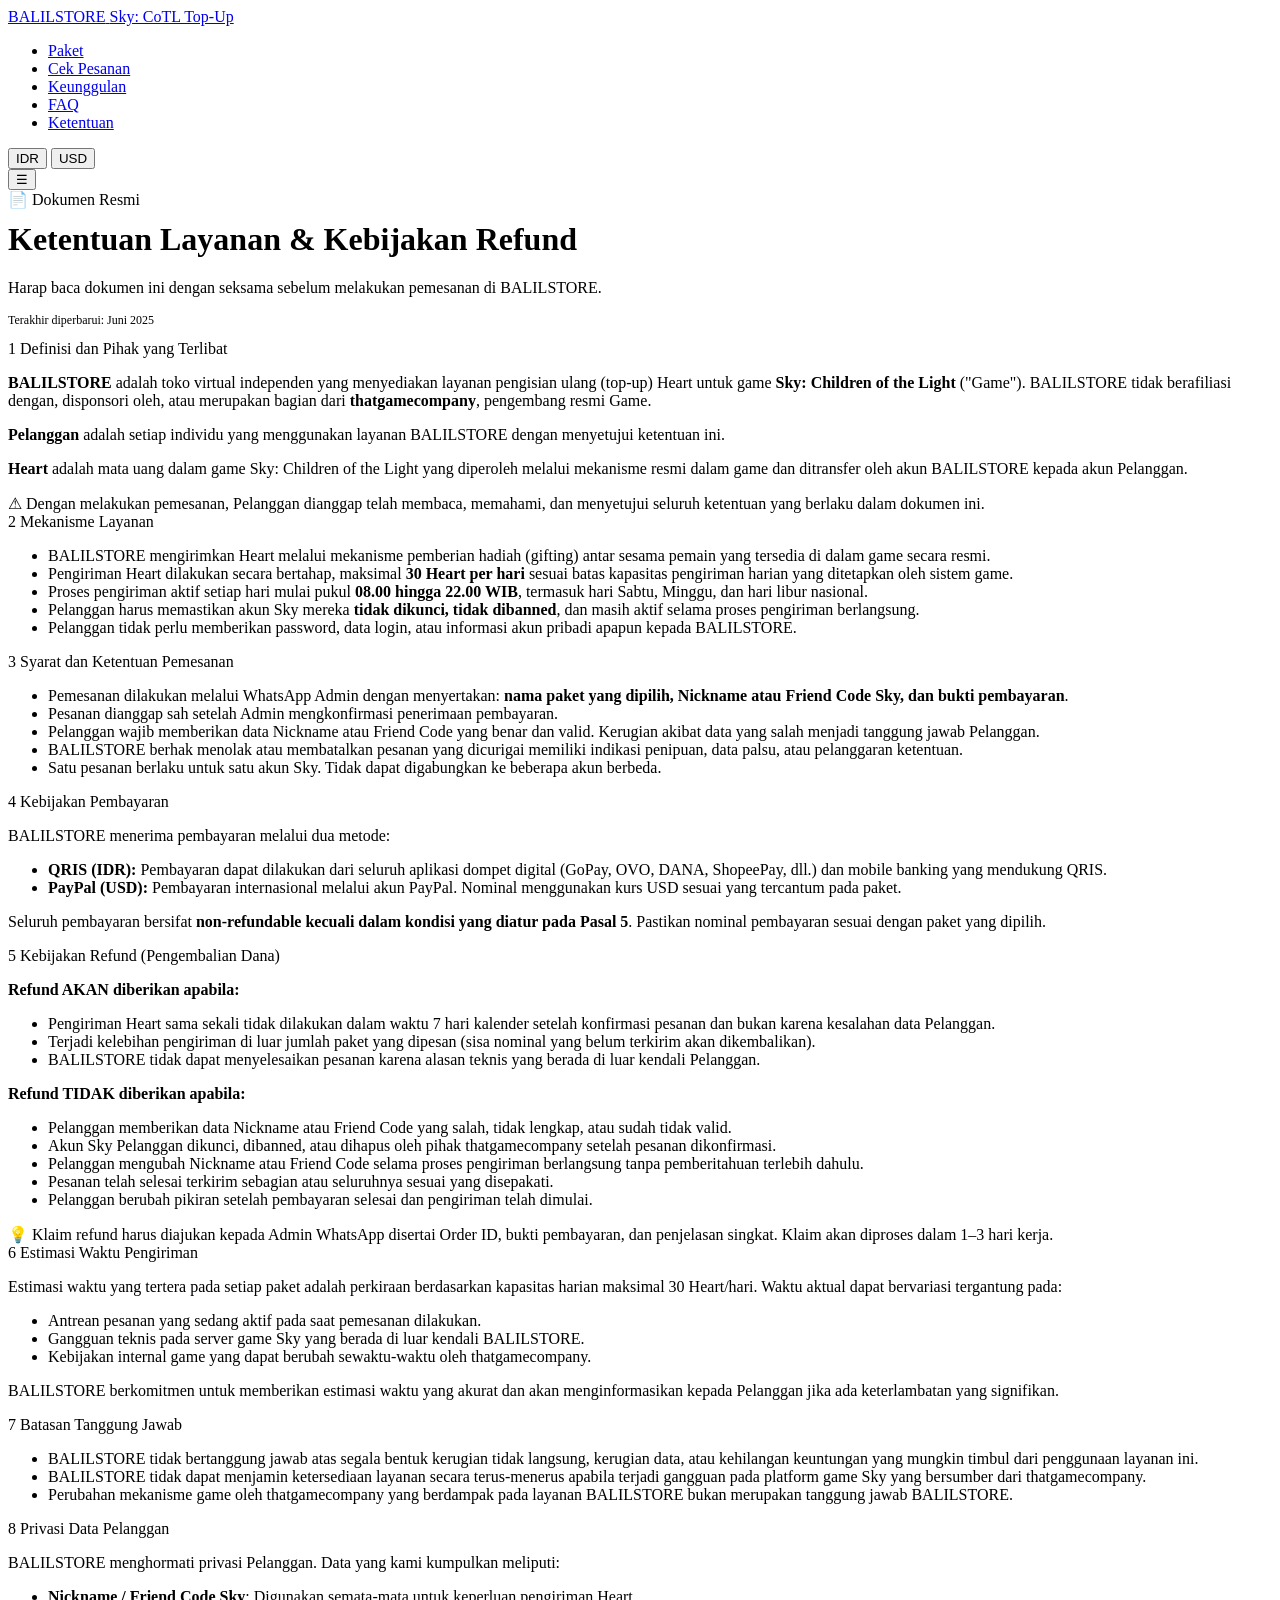
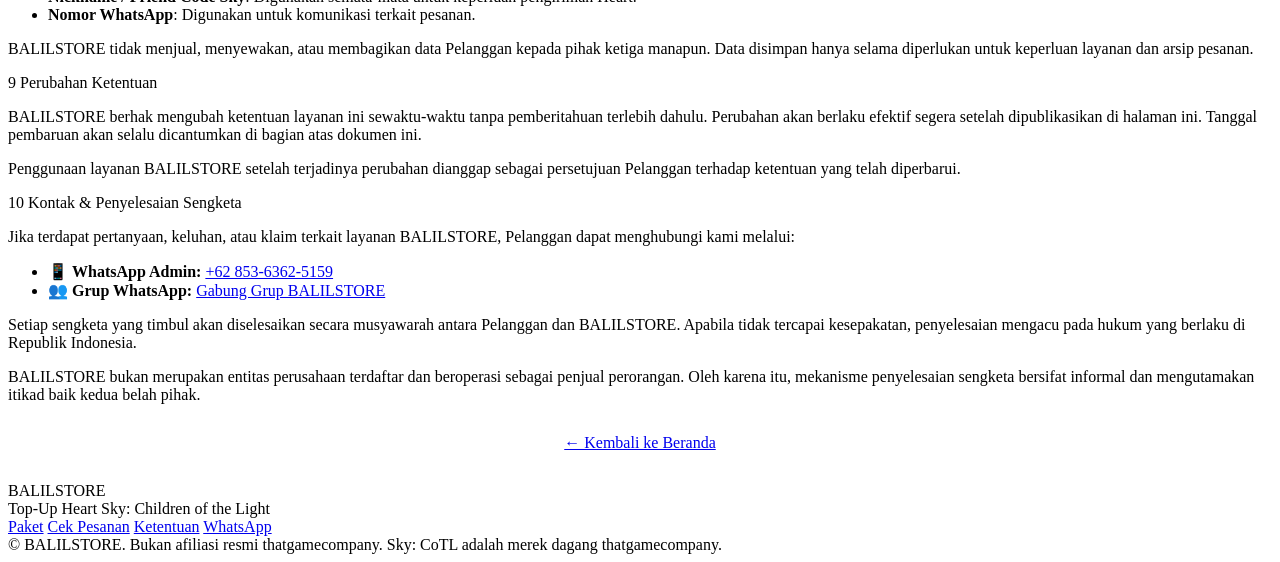
==== terms.html @ dc37f970 "Create terms.html" ====
<!DOCTYPE html>
<html lang="id">
<head>
  <meta charset="UTF-8" />
  <meta name="viewport" content="width=device-width, initial-scale=1.0" />
  <meta name="description" content="Ketentuan Layanan dan Kebijakan Refund BALILSTORE — Top-Up Heart Sky: Children of the Light." />
  <title>Ketentuan Layanan & Refund — BALILSTORE</title>
  <link rel="icon" href="data:image/svg+xml,<svg xmlns='http://www.w3.org/2000/svg' viewBox='0 0 100 100'><text y='.9em' font-size='90'>♥</text></svg>" />
  <link rel="stylesheet" href="css/style.css" />
</head>
<body>
  <div class="bg-scene"></div>
  <div id="stars-bg"></div>

  <div id="page-wrapper">

    <!-- NAVIGATION -->
    <nav id="main-nav" role="navigation" aria-label="Navigasi utama">
      <div class="container">
        <div class="nav-inner">
          <a href="index.html" class="nav-logo" aria-label="BALILSTORE beranda">
            <span class="nav-logo-name">BALILSTORE</span>
            <span class="nav-logo-sub">Sky: CoTL Top-Up</span>
          </a>
          <ul id="nav-links">
            <li><a href="index.html#packages">Paket</a></li>
            <li><a href="index.html#tracking">Cek Pesanan</a></li>
            <li><a href="index.html#why-us">Keunggulan</a></li>
            <li><a href="index.html#faq">FAQ</a></li>
            <li><a href="terms.html" aria-current="page">Ketentuan</a></li>
          </ul>
          <div class="nav-actions">
            <div id="currency-switcher" role="group" aria-label="Pilih mata uang">
              <button class="btn-currency active" id="btn-idr">IDR</button>
              <button class="btn-currency" id="btn-usd">USD</button>
            </div>
            <button id="mobile-menu-toggle" aria-label="Buka menu" aria-expanded="false">☰</button>
          </div>
        </div>
      </div>
    </nav>

    <!-- TERMS HERO -->
    <div class="terms-hero">
      <div class="container">
        <span class="section-eyebrow">📄 Dokumen Resmi</span>
        <h1 class="section-title" style="margin-top:12px">Ketentuan Layanan &amp; <span>Kebijakan Refund</span></h1>
        <p class="section-lead">Harap baca dokumen ini dengan seksama sebelum melakukan pemesanan di BALILSTORE.</p>
        <p style="font-size:0.75rem;color:var(--text-dim);margin-top:12px">Terakhir diperbarui: Juni 2025</p>
      </div>
    </div>

    <!-- TERMS CONTENT -->
    <div class="container">
      <div class="terms-content">

        <div class="terms-card animate-on-scroll">
          <div class="terms-section-title">
            <span class="terms-num">1</span>
            Definisi dan Pihak yang Terlibat
          </div>
          <p><strong>BALILSTORE</strong> adalah toko virtual independen yang menyediakan layanan pengisian ulang (top-up) Heart untuk game <strong>Sky: Children of the Light</strong> ("Game"). BALILSTORE tidak berafiliasi dengan, disponsori oleh, atau merupakan bagian dari <strong>thatgamecompany</strong>, pengembang resmi Game.</p>
          <p><strong>Pelanggan</strong> adalah setiap individu yang menggunakan layanan BALILSTORE dengan menyetujui ketentuan ini.</p>
          <p><strong>Heart</strong> adalah mata uang dalam game Sky: Children of the Light yang diperoleh melalui mekanisme resmi dalam game dan ditransfer oleh akun BALILSTORE kepada akun Pelanggan.</p>
          <div class="terms-highlight">
            ⚠ Dengan melakukan pemesanan, Pelanggan dianggap telah membaca, memahami, dan menyetujui seluruh ketentuan yang berlaku dalam dokumen ini.
          </div>
        </div>

        <div class="terms-card animate-on-scroll">
          <div class="terms-section-title">
            <span class="terms-num">2</span>
            Mekanisme Layanan
          </div>
          <ul>
            <li>BALILSTORE mengirimkan Heart melalui mekanisme pemberian hadiah (gifting) antar sesama pemain yang tersedia di dalam game secara resmi.</li>
            <li>Pengiriman Heart dilakukan secara bertahap, maksimal <strong>30 Heart per hari</strong> sesuai batas kapasitas pengiriman harian yang ditetapkan oleh sistem game.</li>
            <li>Proses pengiriman aktif setiap hari mulai pukul <strong>08.00 hingga 22.00 WIB</strong>, termasuk hari Sabtu, Minggu, dan hari libur nasional.</li>
            <li>Pelanggan harus memastikan akun Sky mereka <strong>tidak dikunci, tidak dibanned</strong>, dan masih aktif selama proses pengiriman berlangsung.</li>
            <li>Pelanggan tidak perlu memberikan password, data login, atau informasi akun pribadi apapun kepada BALILSTORE.</li>
          </ul>
        </div>

        <div class="terms-card animate-on-scroll">
          <div class="terms-section-title">
            <span class="terms-num">3</span>
            Syarat dan Ketentuan Pemesanan
          </div>
          <ul>
            <li>Pemesanan dilakukan melalui WhatsApp Admin dengan menyertakan: <strong>nama paket yang dipilih, Nickname atau Friend Code Sky, dan bukti pembayaran</strong>.</li>
            <li>Pesanan dianggap sah setelah Admin mengkonfirmasi penerimaan pembayaran.</li>
            <li>Pelanggan wajib memberikan data Nickname atau Friend Code yang benar dan valid. Kerugian akibat data yang salah menjadi tanggung jawab Pelanggan.</li>
            <li>BALILSTORE berhak menolak atau membatalkan pesanan yang dicurigai memiliki indikasi penipuan, data palsu, atau pelanggaran ketentuan.</li>
            <li>Satu pesanan berlaku untuk satu akun Sky. Tidak dapat digabungkan ke beberapa akun berbeda.</li>
          </ul>
        </div>

        <div class="terms-card animate-on-scroll">
          <div class="terms-section-title">
            <span class="terms-num">4</span>
            Kebijakan Pembayaran
          </div>
          <p>BALILSTORE menerima pembayaran melalui dua metode:</p>
          <ul>
            <li><strong>QRIS (IDR):</strong> Pembayaran dapat dilakukan dari seluruh aplikasi dompet digital (GoPay, OVO, DANA, ShopeePay, dll.) dan mobile banking yang mendukung QRIS.</li>
            <li><strong>PayPal (USD):</strong> Pembayaran internasional melalui akun PayPal. Nominal menggunakan kurs USD sesuai yang tercantum pada paket.</li>
          </ul>
          <p>Seluruh pembayaran bersifat <strong>non-refundable kecuali dalam kondisi yang diatur pada Pasal 5</strong>. Pastikan nominal pembayaran sesuai dengan paket yang dipilih.</p>
        </div>

        <div class="terms-card animate-on-scroll">
          <div class="terms-section-title">
            <span class="terms-num">5</span>
            Kebijakan Refund (Pengembalian Dana)
          </div>
          <p><strong>Refund AKAN diberikan apabila:</strong></p>
          <ul>
            <li>Pengiriman Heart sama sekali tidak dilakukan dalam waktu 7 hari kalender setelah konfirmasi pesanan dan bukan karena kesalahan data Pelanggan.</li>
            <li>Terjadi kelebihan pengiriman di luar jumlah paket yang dipesan (sisa nominal yang belum terkirim akan dikembalikan).</li>
            <li>BALILSTORE tidak dapat menyelesaikan pesanan karena alasan teknis yang berada di luar kendali Pelanggan.</li>
          </ul>
          <p style="margin-top:12px"><strong>Refund TIDAK diberikan apabila:</strong></p>
          <ul>
            <li>Pelanggan memberikan data Nickname atau Friend Code yang salah, tidak lengkap, atau sudah tidak valid.</li>
            <li>Akun Sky Pelanggan dikunci, dibanned, atau dihapus oleh pihak thatgamecompany setelah pesanan dikonfirmasi.</li>
            <li>Pelanggan mengubah Nickname atau Friend Code selama proses pengiriman berlangsung tanpa pemberitahuan terlebih dahulu.</li>
            <li>Pesanan telah selesai terkirim sebagian atau seluruhnya sesuai yang disepakati.</li>
            <li>Pelanggan berubah pikiran setelah pembayaran selesai dan pengiriman telah dimulai.</li>
          </ul>
          <div class="terms-highlight">
            💡 Klaim refund harus diajukan kepada Admin WhatsApp disertai Order ID, bukti pembayaran, dan penjelasan singkat. Klaim akan diproses dalam 1–3 hari kerja.
          </div>
        </div>

        <div class="terms-card animate-on-scroll">
          <div class="terms-section-title">
            <span class="terms-num">6</span>
            Estimasi Waktu Pengiriman
          </div>
          <p>Estimasi waktu yang tertera pada setiap paket adalah perkiraan berdasarkan kapasitas harian maksimal 30 Heart/hari. Waktu aktual dapat bervariasi tergantung pada:</p>
          <ul>
            <li>Antrean pesanan yang sedang aktif pada saat pemesanan dilakukan.</li>
            <li>Gangguan teknis pada server game Sky yang berada di luar kendali BALILSTORE.</li>
            <li>Kebijakan internal game yang dapat berubah sewaktu-waktu oleh thatgamecompany.</li>
          </ul>
          <p>BALILSTORE berkomitmen untuk memberikan estimasi waktu yang akurat dan akan menginformasikan kepada Pelanggan jika ada keterlambatan yang signifikan.</p>
        </div>

        <div class="terms-card animate-on-scroll">
          <div class="terms-section-title">
            <span class="terms-num">7</span>
            Batasan Tanggung Jawab
          </div>
          <ul>
            <li>BALILSTORE tidak bertanggung jawab atas segala bentuk kerugian tidak langsung, kerugian data, atau kehilangan keuntungan yang mungkin timbul dari penggunaan layanan ini.</li>
            <li>BALILSTORE tidak dapat menjamin ketersediaan layanan secara terus-menerus apabila terjadi gangguan pada platform game Sky yang bersumber dari thatgamecompany.</li>
            <li>Perubahan mekanisme game oleh thatgamecompany yang berdampak pada layanan BALILSTORE bukan merupakan tanggung jawab BALILSTORE.</li>
          </ul>
        </div>

        <div class="terms-card animate-on-scroll">
          <div class="terms-section-title">
            <span class="terms-num">8</span>
            Privasi Data Pelanggan
          </div>
          <p>BALILSTORE menghormati privasi Pelanggan. Data yang kami kumpulkan meliputi:</p>
          <ul>
            <li><strong>Nickname / Friend Code Sky</strong>: Digunakan semata-mata untuk keperluan pengiriman Heart.</li>
            <li><strong>Nomor WhatsApp</strong>: Digunakan untuk komunikasi terkait pesanan.</li>
          </ul>
          <p>BALILSTORE tidak menjual, menyewakan, atau membagikan data Pelanggan kepada pihak ketiga manapun. Data disimpan hanya selama diperlukan untuk keperluan layanan dan arsip pesanan.</p>
        </div>

        <div class="terms-card animate-on-scroll">
          <div class="terms-section-title">
            <span class="terms-num">9</span>
            Perubahan Ketentuan
          </div>
          <p>BALILSTORE berhak mengubah ketentuan layanan ini sewaktu-waktu tanpa pemberitahuan terlebih dahulu. Perubahan akan berlaku efektif segera setelah dipublikasikan di halaman ini. Tanggal pembaruan akan selalu dicantumkan di bagian atas dokumen ini.</p>
          <p>Penggunaan layanan BALILSTORE setelah terjadinya perubahan dianggap sebagai persetujuan Pelanggan terhadap ketentuan yang telah diperbarui.</p>
        </div>

        <div class="terms-card animate-on-scroll">
          <div class="terms-section-title">
            <span class="terms-num">10</span>
            Kontak &amp; Penyelesaian Sengketa
          </div>
          <p>Jika terdapat pertanyaan, keluhan, atau klaim terkait layanan BALILSTORE, Pelanggan dapat menghubungi kami melalui:</p>
          <ul>
            <li>📱 <strong>WhatsApp Admin:</strong> <a href="https://wa.me/6285363625159" target="_blank" rel="noopener">+62 853-6362-5159</a></li>
            <li>👥 <strong>Grup WhatsApp:</strong> <a href="https://chat.whatsapp.com/JelUbSutCNVAIOtcGoy6Uy?s=cl&p=a&mlu=4" target="_blank" rel="noopener">Gabung Grup BALILSTORE</a></li>
          </ul>
          <p style="margin-top:12px">Setiap sengketa yang timbul akan diselesaikan secara musyawarah antara Pelanggan dan BALILSTORE. Apabila tidak tercapai kesepakatan, penyelesaian mengacu pada hukum yang berlaku di Republik Indonesia.</p>
          <div class="terms-highlight">
            BALILSTORE bukan merupakan entitas perusahaan terdaftar dan beroperasi sebagai penjual perorangan. Oleh karena itu, mekanisme penyelesaian sengketa bersifat informal dan mengutamakan itikad baik kedua belah pihak.
          </div>
        </div>

        <div style="text-align:center;padding:30px 0">
          <a href="index.html" class="btn-primary">← Kembali ke Beranda</a>
        </div>

      </div>
    </div>

    <!-- FOOTER -->
    <footer role="contentinfo">
      <div class="container">
        <div class="footer-inner">
          <div>
            <div class="footer-logo-name">BALILSTORE</div>
            <div class="footer-logo-sub">Top-Up Heart Sky: Children of the Light</div>
          </div>
          <nav class="footer-links" aria-label="Link footer">
            <a href="index.html#packages">Paket</a>
            <a href="index.html#tracking">Cek Pesanan</a>
            <a href="terms.html" aria-current="page">Ketentuan</a>
            <a href="https://wa.me/6285363625159" target="_blank" rel="noopener">WhatsApp</a>
          </nav>
        </div>
        <div class="footer-copy">
          &copy; <span id="footer-year"></span> <span>BALILSTORE</span>. Bukan afiliasi resmi thatgamecompany. Sky: CoTL adalah merek dagang thatgamecompany.
        </div>
      </div>
    </footer>

  </div><!-- #page-wrapper -->

  <script src="config/data.js"></script>
  <script src="js/main.js"></script>
</body>
</html>
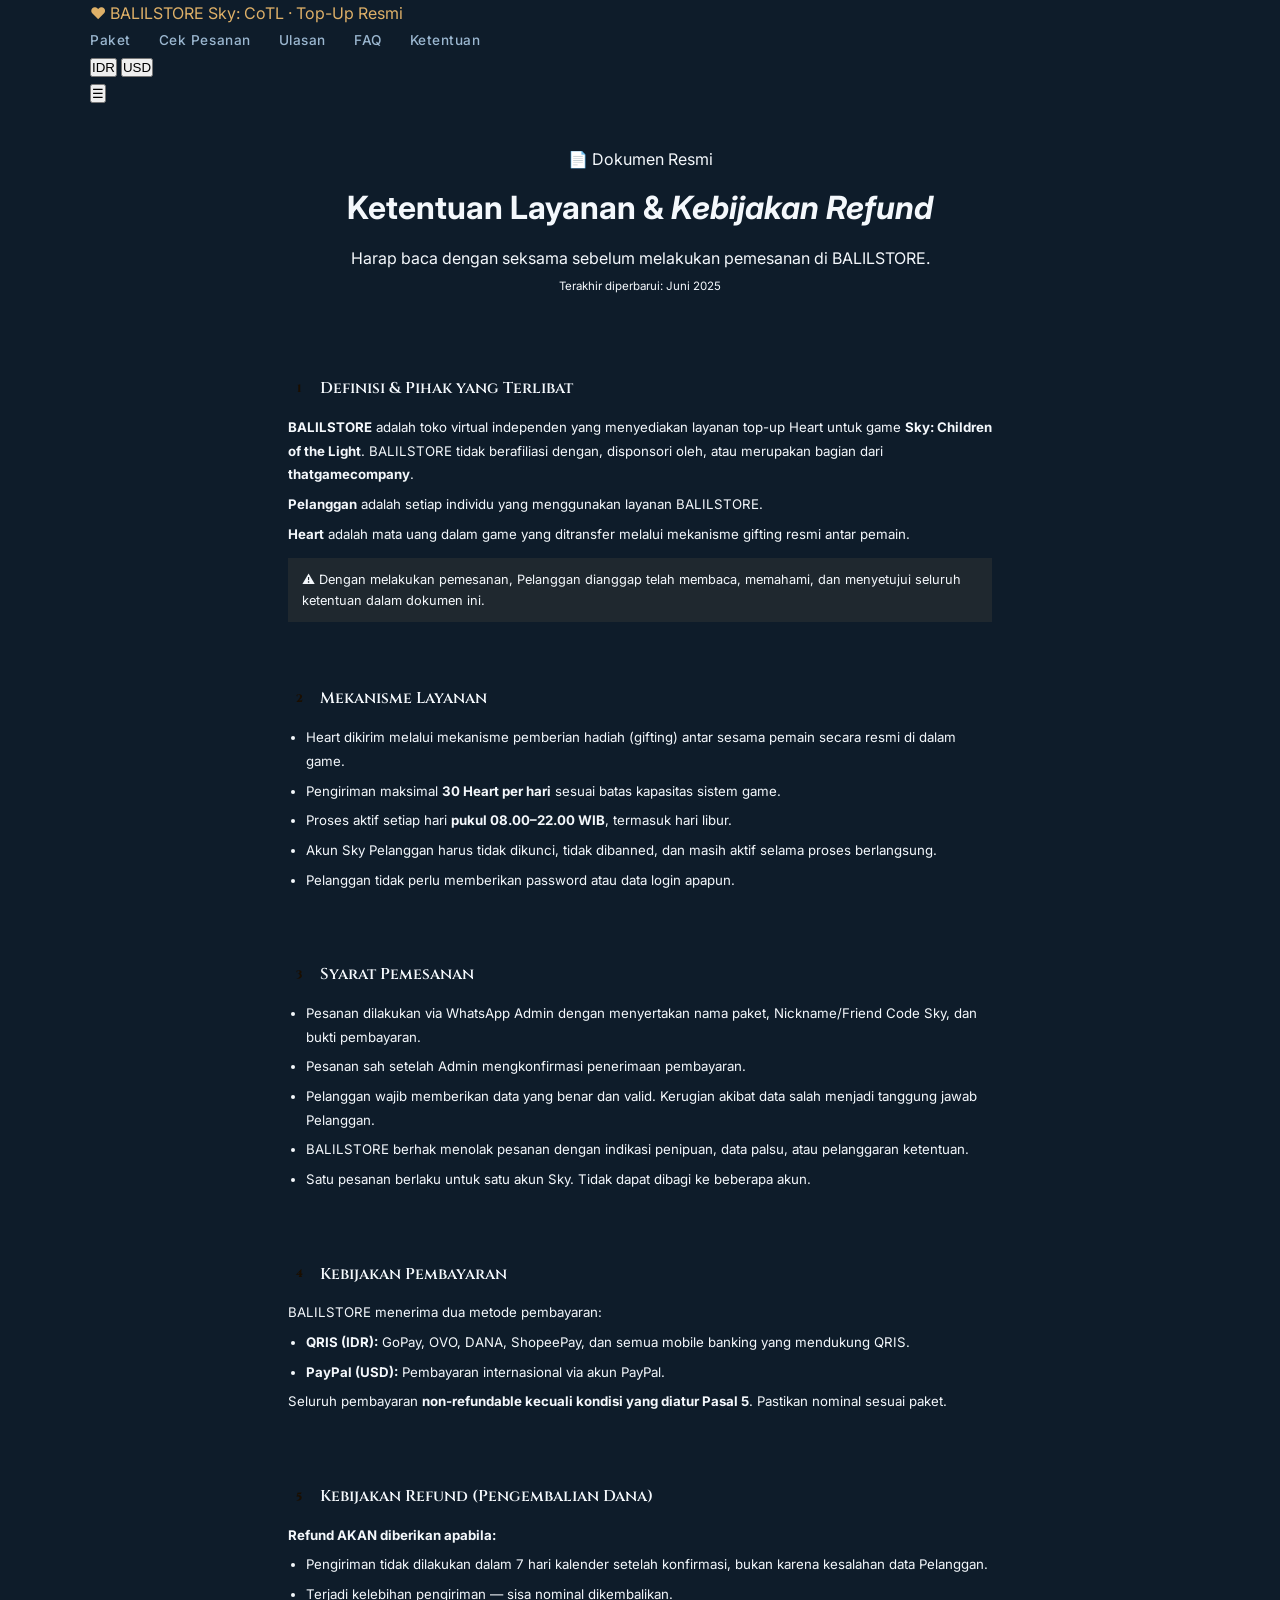
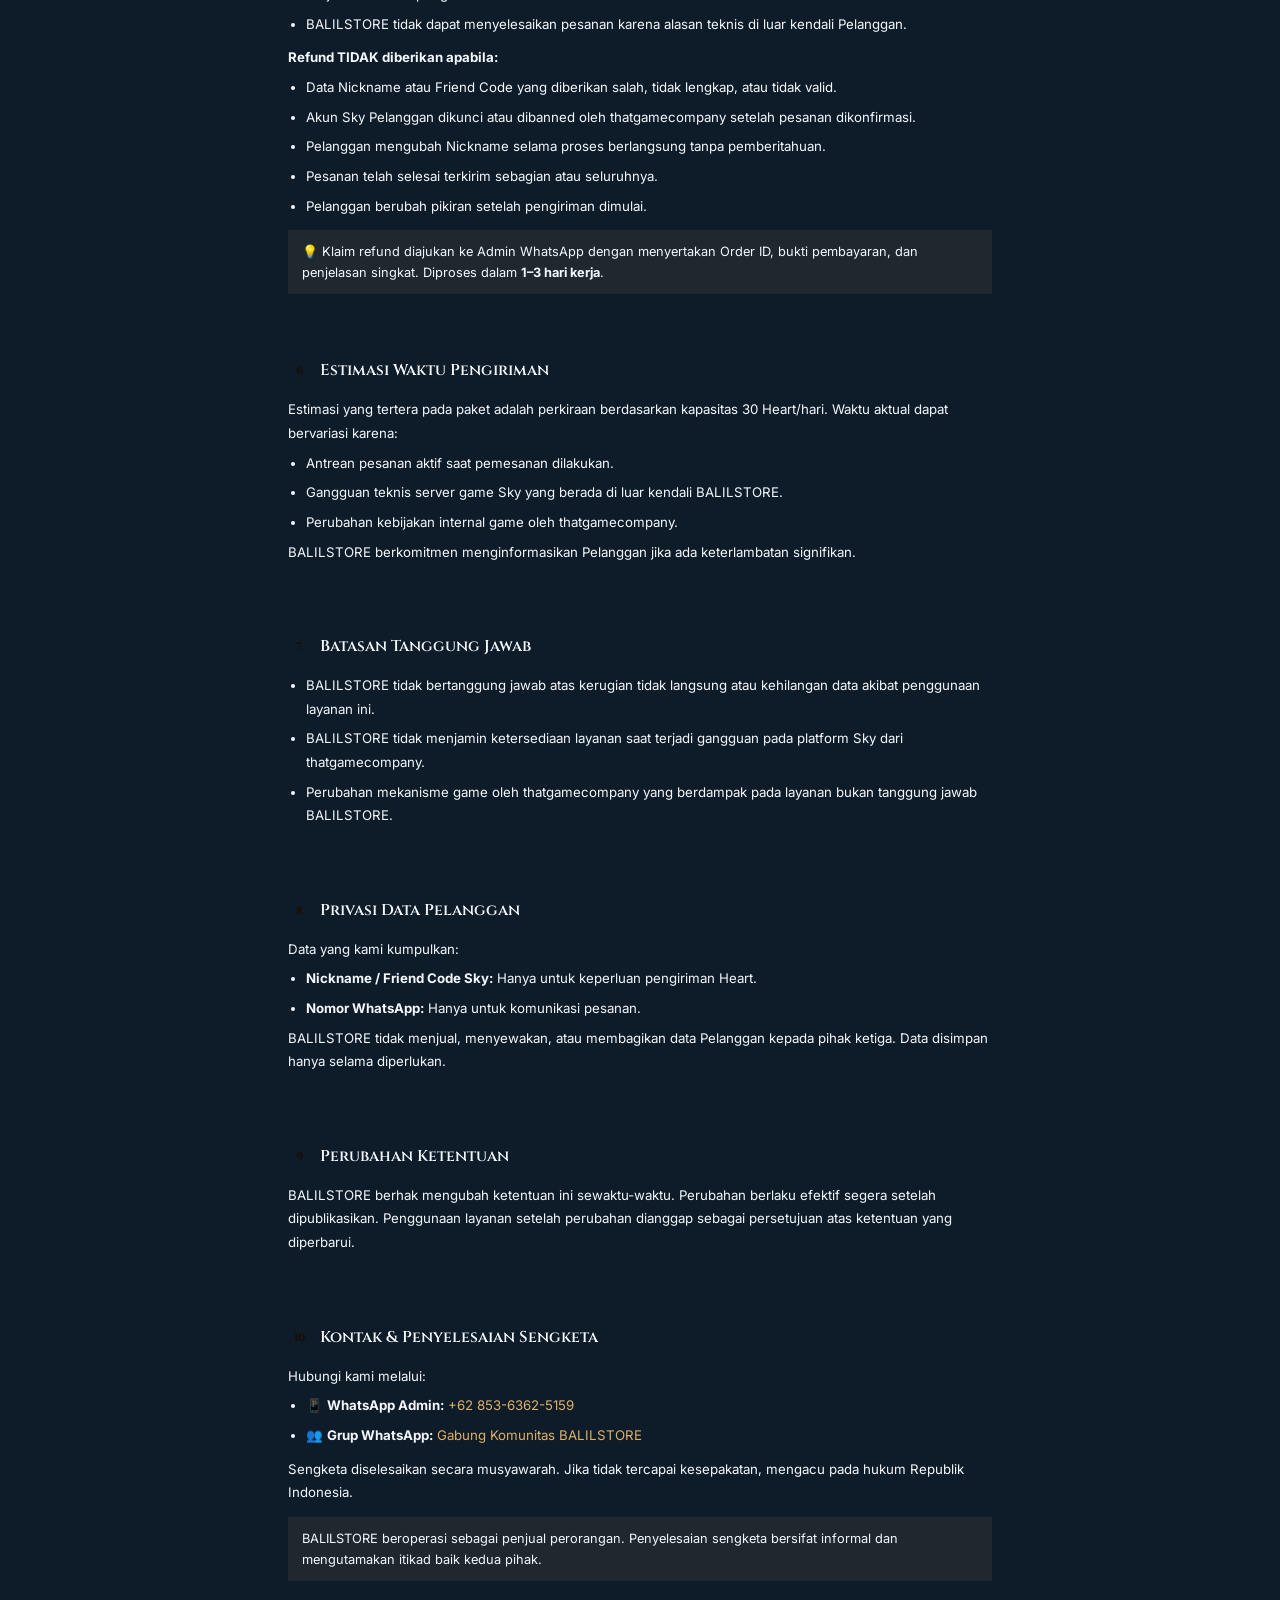
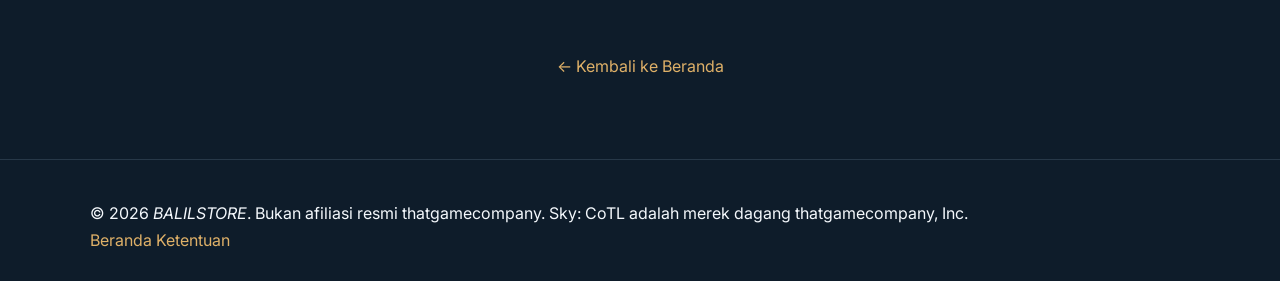
==== commit 4e934f11: "Update terms.html" ====
--- a/terms.html
+++ b/terms.html
@@ -4,230 +4,210 @@
   <meta charset="UTF-8" />
   <meta name="viewport" content="width=device-width, initial-scale=1.0" />
   <meta name="description" content="Ketentuan Layanan dan Kebijakan Refund BALILSTORE — Top-Up Heart Sky: Children of the Light." />
-  <title>Ketentuan Layanan & Refund — BALILSTORE</title>
+  <meta name="theme-color" content="#08111a" />
   <link rel="icon" href="data:image/svg+xml,<svg xmlns='http://www.w3.org/2000/svg' viewBox='0 0 100 100'><text y='.9em' font-size='90'>♥</text></svg>" />
   <link rel="stylesheet" href="css/style.css" />
+  <title>Ketentuan Layanan & Refund — BALILSTORE</title>
+  <style>
+    .terms-page { padding-top: calc(var(--nav-h) + 56px); padding-bottom: 80px; }
+    .terms-hero { text-align: center; padding: 40px 0 52px; }
+    .terms-hero .sec-title { margin: 10px 0 10px; }
+    .terms-date { font-size: 0.72rem; color: var(--c-dim); margin-top: 6px; }
+    .terms-body { max-width: 760px; margin-inline: auto; display: flex; flex-direction: column; gap: 14px; }
+    .tc-card {
+      background: var(--c-surface-1); border: 1px solid var(--c-border); border-radius: var(--r-lg); padding: 28px 28px 22px;
+    }
+    .tc-card:hover { border-color: var(--c-border-gold); }
+    .tc-title {
+      display: flex; align-items: center; gap: 10px;
+      font-family: var(--font-display); font-size: 0.98rem; font-weight: 600;
+      color: var(--c-gold); margin-bottom: 14px;
+    }
+    .tc-num {
+      background: var(--c-gold); color: #1a0e00; width: 22px; height: 22px; border-radius: 50%;
+      font-family: var(--font-ui); font-size: 0.68rem; font-weight: 800;
+      display: inline-flex; align-items: center; justify-content: center; flex-shrink: 0;
+    }
+    .tc-card p, .tc-card li { font-size: 0.83rem; color: var(--c-dim); line-height: 1.78; margin-bottom: 6px; }
+    .tc-card ul { padding-left: 18px; margin-bottom: 0; }
+    .tc-card ul li::marker { color: var(--c-gold); }
+    .tc-card strong { color: var(--c-white); }
+    .tc-hl {
+      background: rgba(222,176,104,0.08); border-left: 3px solid var(--c-gold);
+      border-radius: 0 var(--r-sm) var(--r-sm) 0; padding: 11px 14px;
+      font-size: 0.8rem; color: var(--c-sky); margin-top: 12px; line-height: 1.65;
+    }
+    .tc-hl strong { color: var(--c-gold); }
+    .terms-back { text-align: center; margin-top: 36px; }
+  </style>
 </head>
 <body>
-  <div class="bg-scene"></div>
-  <div id="stars-bg"></div>
-
-  <div id="page-wrapper">
-
-    <!-- NAVIGATION -->
-    <nav id="main-nav" role="navigation" aria-label="Navigasi utama">
-      <div class="container">
-        <div class="nav-inner">
-          <a href="index.html" class="nav-logo" aria-label="BALILSTORE beranda">
-            <span class="nav-logo-name">BALILSTORE</span>
-            <span class="nav-logo-sub">Sky: CoTL Top-Up</span>
-          </a>
-          <ul id="nav-links">
-            <li><a href="index.html#packages">Paket</a></li>
-            <li><a href="index.html#tracking">Cek Pesanan</a></li>
-            <li><a href="index.html#why-us">Keunggulan</a></li>
-            <li><a href="index.html#faq">FAQ</a></li>
-            <li><a href="terms.html" aria-current="page">Ketentuan</a></li>
-          </ul>
-          <div class="nav-actions">
-            <div id="currency-switcher" role="group" aria-label="Pilih mata uang">
-              <button class="btn-currency active" id="btn-idr">IDR</button>
-              <button class="btn-currency" id="btn-usd">USD</button>
-            </div>
-            <button id="mobile-menu-toggle" aria-label="Buka menu" aria-expanded="false">☰</button>
+
+  <nav id="nav" role="navigation" aria-label="Navigasi">
+    <div class="container">
+      <div class="nav-wrap">
+        <a href="index.html" class="nav-brand">
+          <span class="nav-brand-icon">♥</span>
+          <span class="nav-brand-text">
+            <span class="nav-brand-name">BALILSTORE</span>
+            <span class="nav-brand-sub">Sky: CoTL · Top-Up Resmi</span>
+          </span>
+        </a>
+        <ul id="nav-links" class="nav-links">
+          <li><a href="index.html#packages">Paket</a></li>
+          <li><a href="index.html#tracking">Cek Pesanan</a></li>
+          <li><a href="index.html#reviews">Ulasan</a></li>
+          <li><a href="index.html#faq">FAQ</a></li>
+          <li><a href="terms.html" aria-current="page">Ketentuan</a></li>
+        </ul>
+        <div class="nav-right">
+          <div class="currency-toggle">
+            <button class="btn-cur on" id="btn-idr">IDR</button>
+            <button class="btn-cur"    id="btn-usd">USD</button>
           </div>
+          <button class="btn-menu" id="btn-menu" aria-label="Menu" aria-expanded="false">☰</button>
         </div>
       </div>
-    </nav>
-
-    <!-- TERMS HERO -->
-    <div class="terms-hero">
-      <div class="container">
-        <span class="section-eyebrow">📄 Dokumen Resmi</span>
-        <h1 class="section-title" style="margin-top:12px">Ketentuan Layanan &amp; <span>Kebijakan Refund</span></h1>
-        <p class="section-lead">Harap baca dokumen ini dengan seksama sebelum melakukan pemesanan di BALILSTORE.</p>
-        <p style="font-size:0.75rem;color:var(--text-dim);margin-top:12px">Terakhir diperbarui: Juni 2025</p>
-      </div>
-    </div>
-
-    <!-- TERMS CONTENT -->
+    </div>
+  </nav>
+
+  <div class="container terms-page">
+    <div class="terms-hero reveal">
+      <span class="sec-eye">📄 Dokumen Resmi</span>
+      <h1 class="sec-title">Ketentuan Layanan &amp; <em>Kebijakan Refund</em></h1>
+      <p class="sec-lead">Harap baca dengan seksama sebelum melakukan pemesanan di BALILSTORE.</p>
+      <p class="terms-date">Terakhir diperbarui: Juni 2025</p>
+    </div>
+
+    <div class="terms-body">
+
+      <div class="tc-card reveal">
+        <div class="tc-title"><span class="tc-num">1</span> Definisi &amp; Pihak yang Terlibat</div>
+        <p><strong>BALILSTORE</strong> adalah toko virtual independen yang menyediakan layanan top-up Heart untuk game <strong>Sky: Children of the Light</strong>. BALILSTORE tidak berafiliasi dengan, disponsori oleh, atau merupakan bagian dari <strong>thatgamecompany</strong>.</p>
+        <p><strong>Pelanggan</strong> adalah setiap individu yang menggunakan layanan BALILSTORE.</p>
+        <p><strong>Heart</strong> adalah mata uang dalam game yang ditransfer melalui mekanisme gifting resmi antar pemain.</p>
+        <div class="tc-hl">⚠ Dengan melakukan pemesanan, Pelanggan dianggap telah membaca, memahami, dan menyetujui seluruh ketentuan dalam dokumen ini.</div>
+      </div>
+
+      <div class="tc-card reveal">
+        <div class="tc-title"><span class="tc-num">2</span> Mekanisme Layanan</div>
+        <ul>
+          <li>Heart dikirim melalui mekanisme pemberian hadiah (gifting) antar sesama pemain secara resmi di dalam game.</li>
+          <li>Pengiriman maksimal <strong>30 Heart per hari</strong> sesuai batas kapasitas sistem game.</li>
+          <li>Proses aktif setiap hari <strong>pukul 08.00–22.00 WIB</strong>, termasuk hari libur.</li>
+          <li>Akun Sky Pelanggan harus tidak dikunci, tidak dibanned, dan masih aktif selama proses berlangsung.</li>
+          <li>Pelanggan tidak perlu memberikan password atau data login apapun.</li>
+        </ul>
+      </div>
+
+      <div class="tc-card reveal">
+        <div class="tc-title"><span class="tc-num">3</span> Syarat Pemesanan</div>
+        <ul>
+          <li>Pesanan dilakukan via WhatsApp Admin dengan menyertakan nama paket, Nickname/Friend Code Sky, dan bukti pembayaran.</li>
+          <li>Pesanan sah setelah Admin mengkonfirmasi penerimaan pembayaran.</li>
+          <li>Pelanggan wajib memberikan data yang benar dan valid. Kerugian akibat data salah menjadi tanggung jawab Pelanggan.</li>
+          <li>BALILSTORE berhak menolak pesanan dengan indikasi penipuan, data palsu, atau pelanggaran ketentuan.</li>
+          <li>Satu pesanan berlaku untuk satu akun Sky. Tidak dapat dibagi ke beberapa akun.</li>
+        </ul>
+      </div>
+
+      <div class="tc-card reveal">
+        <div class="tc-title"><span class="tc-num">4</span> Kebijakan Pembayaran</div>
+        <p>BALILSTORE menerima dua metode pembayaran:</p>
+        <ul>
+          <li><strong>QRIS (IDR):</strong> GoPay, OVO, DANA, ShopeePay, dan semua mobile banking yang mendukung QRIS.</li>
+          <li><strong>PayPal (USD):</strong> Pembayaran internasional via akun PayPal.</li>
+        </ul>
+        <p>Seluruh pembayaran <strong>non-refundable kecuali kondisi yang diatur Pasal 5</strong>. Pastikan nominal sesuai paket.</p>
+      </div>
+
+      <div id="refund" class="tc-card reveal">
+        <div class="tc-title"><span class="tc-num">5</span> Kebijakan Refund (Pengembalian Dana)</div>
+        <p><strong>Refund AKAN diberikan apabila:</strong></p>
+        <ul>
+          <li>Pengiriman tidak dilakukan dalam 7 hari kalender setelah konfirmasi, bukan karena kesalahan data Pelanggan.</li>
+          <li>Terjadi kelebihan pengiriman — sisa nominal dikembalikan.</li>
+          <li>BALILSTORE tidak dapat menyelesaikan pesanan karena alasan teknis di luar kendali Pelanggan.</li>
+        </ul>
+        <p style="margin-top:10px"><strong>Refund TIDAK diberikan apabila:</strong></p>
+        <ul>
+          <li>Data Nickname atau Friend Code yang diberikan salah, tidak lengkap, atau tidak valid.</li>
+          <li>Akun Sky Pelanggan dikunci atau dibanned oleh thatgamecompany setelah pesanan dikonfirmasi.</li>
+          <li>Pelanggan mengubah Nickname selama proses berlangsung tanpa pemberitahuan.</li>
+          <li>Pesanan telah selesai terkirim sebagian atau seluruhnya.</li>
+          <li>Pelanggan berubah pikiran setelah pengiriman dimulai.</li>
+        </ul>
+        <div class="tc-hl">💡 Klaim refund diajukan ke Admin WhatsApp dengan menyertakan Order ID, bukti pembayaran, dan penjelasan singkat. Diproses dalam <strong>1–3 hari kerja</strong>.</div>
+      </div>
+
+      <div class="tc-card reveal">
+        <div class="tc-title"><span class="tc-num">6</span> Estimasi Waktu Pengiriman</div>
+        <p>Estimasi yang tertera pada paket adalah perkiraan berdasarkan kapasitas 30 Heart/hari. Waktu aktual dapat bervariasi karena:</p>
+        <ul>
+          <li>Antrean pesanan aktif saat pemesanan dilakukan.</li>
+          <li>Gangguan teknis server game Sky yang berada di luar kendali BALILSTORE.</li>
+          <li>Perubahan kebijakan internal game oleh thatgamecompany.</li>
+        </ul>
+        <p>BALILSTORE berkomitmen menginformasikan Pelanggan jika ada keterlambatan signifikan.</p>
+      </div>
+
+      <div class="tc-card reveal">
+        <div class="tc-title"><span class="tc-num">7</span> Batasan Tanggung Jawab</div>
+        <ul>
+          <li>BALILSTORE tidak bertanggung jawab atas kerugian tidak langsung atau kehilangan data akibat penggunaan layanan ini.</li>
+          <li>BALILSTORE tidak menjamin ketersediaan layanan saat terjadi gangguan pada platform Sky dari thatgamecompany.</li>
+          <li>Perubahan mekanisme game oleh thatgamecompany yang berdampak pada layanan bukan tanggung jawab BALILSTORE.</li>
+        </ul>
+      </div>
+
+      <div id="privacy" class="tc-card reveal">
+        <div class="tc-title"><span class="tc-num">8</span> Privasi Data Pelanggan</div>
+        <p>Data yang kami kumpulkan:</p>
+        <ul>
+          <li><strong>Nickname / Friend Code Sky:</strong> Hanya untuk keperluan pengiriman Heart.</li>
+          <li><strong>Nomor WhatsApp:</strong> Hanya untuk komunikasi pesanan.</li>
+        </ul>
+        <p>BALILSTORE tidak menjual, menyewakan, atau membagikan data Pelanggan kepada pihak ketiga. Data disimpan hanya selama diperlukan.</p>
+      </div>
+
+      <div class="tc-card reveal">
+        <div class="tc-title"><span class="tc-num">9</span> Perubahan Ketentuan</div>
+        <p>BALILSTORE berhak mengubah ketentuan ini sewaktu-waktu. Perubahan berlaku efektif segera setelah dipublikasikan. Penggunaan layanan setelah perubahan dianggap sebagai persetujuan atas ketentuan yang diperbarui.</p>
+      </div>
+
+      <div class="tc-card reveal">
+        <div class="tc-title"><span class="tc-num">10</span> Kontak &amp; Penyelesaian Sengketa</div>
+        <p>Hubungi kami melalui:</p>
+        <ul>
+          <li>📱 <strong>WhatsApp Admin:</strong> <a href="https://wa.me/6285363625159" target="_blank" rel="noopener">+62 853-6362-5159</a></li>
+          <li>👥 <strong>Grup WhatsApp:</strong> <a href="https://chat.whatsapp.com/JelUbSutCNVAIOtcGoy6Uy" target="_blank" rel="noopener">Gabung Komunitas BALILSTORE</a></li>
+        </ul>
+        <p style="margin-top:10px">Sengketa diselesaikan secara musyawarah. Jika tidak tercapai kesepakatan, mengacu pada hukum Republik Indonesia.</p>
+        <div class="tc-hl">BALILSTORE beroperasi sebagai penjual perorangan. Penyelesaian sengketa bersifat informal dan mengutamakan itikad baik kedua pihak.</div>
+      </div>
+
+      <div class="terms-back">
+        <a href="index.html" class="btn btn-gold">← Kembali ke Beranda</a>
+      </div>
+
+    </div>
+  </div>
+
+  <footer role="contentinfo">
     <div class="container">
-      <div class="terms-content">
-
-        <div class="terms-card animate-on-scroll">
-          <div class="terms-section-title">
-            <span class="terms-num">1</span>
-            Definisi dan Pihak yang Terlibat
-          </div>
-          <p><strong>BALILSTORE</strong> adalah toko virtual independen yang menyediakan layanan pengisian ulang (top-up) Heart untuk game <strong>Sky: Children of the Light</strong> ("Game"). BALILSTORE tidak berafiliasi dengan, disponsori oleh, atau merupakan bagian dari <strong>thatgamecompany</strong>, pengembang resmi Game.</p>
-          <p><strong>Pelanggan</strong> adalah setiap individu yang menggunakan layanan BALILSTORE dengan menyetujui ketentuan ini.</p>
-          <p><strong>Heart</strong> adalah mata uang dalam game Sky: Children of the Light yang diperoleh melalui mekanisme resmi dalam game dan ditransfer oleh akun BALILSTORE kepada akun Pelanggan.</p>
-          <div class="terms-highlight">
-            ⚠ Dengan melakukan pemesanan, Pelanggan dianggap telah membaca, memahami, dan menyetujui seluruh ketentuan yang berlaku dalam dokumen ini.
-          </div>
+      <div class="foot-bottom" style="padding-top:0;border-top:none">
+        <p class="foot-copy">&copy; <span id="footer-year"></span> <em>BALILSTORE</em>. Bukan afiliasi resmi thatgamecompany. Sky: CoTL adalah merek dagang thatgamecompany, Inc.</p>
+        <div class="foot-legal">
+          <a href="index.html">Beranda</a>
+          <a href="terms.html">Ketentuan</a>
         </div>
-
-        <div class="terms-card animate-on-scroll">
-          <div class="terms-section-title">
-            <span class="terms-num">2</span>
-            Mekanisme Layanan
-          </div>
-          <ul>
-            <li>BALILSTORE mengirimkan Heart melalui mekanisme pemberian hadiah (gifting) antar sesama pemain yang tersedia di dalam game secara resmi.</li>
-            <li>Pengiriman Heart dilakukan secara bertahap, maksimal <strong>30 Heart per hari</strong> sesuai batas kapasitas pengiriman harian yang ditetapkan oleh sistem game.</li>
-            <li>Proses pengiriman aktif setiap hari mulai pukul <strong>08.00 hingga 22.00 WIB</strong>, termasuk hari Sabtu, Minggu, dan hari libur nasional.</li>
-            <li>Pelanggan harus memastikan akun Sky mereka <strong>tidak dikunci, tidak dibanned</strong>, dan masih aktif selama proses pengiriman berlangsung.</li>
-            <li>Pelanggan tidak perlu memberikan password, data login, atau informasi akun pribadi apapun kepada BALILSTORE.</li>
-          </ul>
-        </div>
-
-        <div class="terms-card animate-on-scroll">
-          <div class="terms-section-title">
-            <span class="terms-num">3</span>
-            Syarat dan Ketentuan Pemesanan
-          </div>
-          <ul>
-            <li>Pemesanan dilakukan melalui WhatsApp Admin dengan menyertakan: <strong>nama paket yang dipilih, Nickname atau Friend Code Sky, dan bukti pembayaran</strong>.</li>
-            <li>Pesanan dianggap sah setelah Admin mengkonfirmasi penerimaan pembayaran.</li>
-            <li>Pelanggan wajib memberikan data Nickname atau Friend Code yang benar dan valid. Kerugian akibat data yang salah menjadi tanggung jawab Pelanggan.</li>
-            <li>BALILSTORE berhak menolak atau membatalkan pesanan yang dicurigai memiliki indikasi penipuan, data palsu, atau pelanggaran ketentuan.</li>
-            <li>Satu pesanan berlaku untuk satu akun Sky. Tidak dapat digabungkan ke beberapa akun berbeda.</li>
-          </ul>
-        </div>
-
-        <div class="terms-card animate-on-scroll">
-          <div class="terms-section-title">
-            <span class="terms-num">4</span>
-            Kebijakan Pembayaran
-          </div>
-          <p>BALILSTORE menerima pembayaran melalui dua metode:</p>
-          <ul>
-            <li><strong>QRIS (IDR):</strong> Pembayaran dapat dilakukan dari seluruh aplikasi dompet digital (GoPay, OVO, DANA, ShopeePay, dll.) dan mobile banking yang mendukung QRIS.</li>
-            <li><strong>PayPal (USD):</strong> Pembayaran internasional melalui akun PayPal. Nominal menggunakan kurs USD sesuai yang tercantum pada paket.</li>
-          </ul>
-          <p>Seluruh pembayaran bersifat <strong>non-refundable kecuali dalam kondisi yang diatur pada Pasal 5</strong>. Pastikan nominal pembayaran sesuai dengan paket yang dipilih.</p>
-        </div>
-
-        <div class="terms-card animate-on-scroll">
-          <div class="terms-section-title">
-            <span class="terms-num">5</span>
-            Kebijakan Refund (Pengembalian Dana)
-          </div>
-          <p><strong>Refund AKAN diberikan apabila:</strong></p>
-          <ul>
-            <li>Pengiriman Heart sama sekali tidak dilakukan dalam waktu 7 hari kalender setelah konfirmasi pesanan dan bukan karena kesalahan data Pelanggan.</li>
-            <li>Terjadi kelebihan pengiriman di luar jumlah paket yang dipesan (sisa nominal yang belum terkirim akan dikembalikan).</li>
-            <li>BALILSTORE tidak dapat menyelesaikan pesanan karena alasan teknis yang berada di luar kendali Pelanggan.</li>
-          </ul>
-          <p style="margin-top:12px"><strong>Refund TIDAK diberikan apabila:</strong></p>
-          <ul>
-            <li>Pelanggan memberikan data Nickname atau Friend Code yang salah, tidak lengkap, atau sudah tidak valid.</li>
-            <li>Akun Sky Pelanggan dikunci, dibanned, atau dihapus oleh pihak thatgamecompany setelah pesanan dikonfirmasi.</li>
-            <li>Pelanggan mengubah Nickname atau Friend Code selama proses pengiriman berlangsung tanpa pemberitahuan terlebih dahulu.</li>
-            <li>Pesanan telah selesai terkirim sebagian atau seluruhnya sesuai yang disepakati.</li>
-            <li>Pelanggan berubah pikiran setelah pembayaran selesai dan pengiriman telah dimulai.</li>
-          </ul>
-          <div class="terms-highlight">
-            💡 Klaim refund harus diajukan kepada Admin WhatsApp disertai Order ID, bukti pembayaran, dan penjelasan singkat. Klaim akan diproses dalam 1–3 hari kerja.
-          </div>
-        </div>
-
-        <div class="terms-card animate-on-scroll">
-          <div class="terms-section-title">
-            <span class="terms-num">6</span>
-            Estimasi Waktu Pengiriman
-          </div>
-          <p>Estimasi waktu yang tertera pada setiap paket adalah perkiraan berdasarkan kapasitas harian maksimal 30 Heart/hari. Waktu aktual dapat bervariasi tergantung pada:</p>
-          <ul>
-            <li>Antrean pesanan yang sedang aktif pada saat pemesanan dilakukan.</li>
-            <li>Gangguan teknis pada server game Sky yang berada di luar kendali BALILSTORE.</li>
-            <li>Kebijakan internal game yang dapat berubah sewaktu-waktu oleh thatgamecompany.</li>
-          </ul>
-          <p>BALILSTORE berkomitmen untuk memberikan estimasi waktu yang akurat dan akan menginformasikan kepada Pelanggan jika ada keterlambatan yang signifikan.</p>
-        </div>
-
-        <div class="terms-card animate-on-scroll">
-          <div class="terms-section-title">
-            <span class="terms-num">7</span>
-            Batasan Tanggung Jawab
-          </div>
-          <ul>
-            <li>BALILSTORE tidak bertanggung jawab atas segala bentuk kerugian tidak langsung, kerugian data, atau kehilangan keuntungan yang mungkin timbul dari penggunaan layanan ini.</li>
-            <li>BALILSTORE tidak dapat menjamin ketersediaan layanan secara terus-menerus apabila terjadi gangguan pada platform game Sky yang bersumber dari thatgamecompany.</li>
-            <li>Perubahan mekanisme game oleh thatgamecompany yang berdampak pada layanan BALILSTORE bukan merupakan tanggung jawab BALILSTORE.</li>
-          </ul>
-        </div>
-
-        <div class="terms-card animate-on-scroll">
-          <div class="terms-section-title">
-            <span class="terms-num">8</span>
-            Privasi Data Pelanggan
-          </div>
-          <p>BALILSTORE menghormati privasi Pelanggan. Data yang kami kumpulkan meliputi:</p>
-          <ul>
-            <li><strong>Nickname / Friend Code Sky</strong>: Digunakan semata-mata untuk keperluan pengiriman Heart.</li>
-            <li><strong>Nomor WhatsApp</strong>: Digunakan untuk komunikasi terkait pesanan.</li>
-          </ul>
-          <p>BALILSTORE tidak menjual, menyewakan, atau membagikan data Pelanggan kepada pihak ketiga manapun. Data disimpan hanya selama diperlukan untuk keperluan layanan dan arsip pesanan.</p>
-        </div>
-
-        <div class="terms-card animate-on-scroll">
-          <div class="terms-section-title">
-            <span class="terms-num">9</span>
-            Perubahan Ketentuan
-          </div>
-          <p>BALILSTORE berhak mengubah ketentuan layanan ini sewaktu-waktu tanpa pemberitahuan terlebih dahulu. Perubahan akan berlaku efektif segera setelah dipublikasikan di halaman ini. Tanggal pembaruan akan selalu dicantumkan di bagian atas dokumen ini.</p>
-          <p>Penggunaan layanan BALILSTORE setelah terjadinya perubahan dianggap sebagai persetujuan Pelanggan terhadap ketentuan yang telah diperbarui.</p>
-        </div>
-
-        <div class="terms-card animate-on-scroll">
-          <div class="terms-section-title">
-            <span class="terms-num">10</span>
-            Kontak &amp; Penyelesaian Sengketa
-          </div>
-          <p>Jika terdapat pertanyaan, keluhan, atau klaim terkait layanan BALILSTORE, Pelanggan dapat menghubungi kami melalui:</p>
-          <ul>
-            <li>📱 <strong>WhatsApp Admin:</strong> <a href="https://wa.me/6285363625159" target="_blank" rel="noopener">+62 853-6362-5159</a></li>
-            <li>👥 <strong>Grup WhatsApp:</strong> <a href="https://chat.whatsapp.com/JelUbSutCNVAIOtcGoy6Uy?s=cl&p=a&mlu=4" target="_blank" rel="noopener">Gabung Grup BALILSTORE</a></li>
-          </ul>
-          <p style="margin-top:12px">Setiap sengketa yang timbul akan diselesaikan secara musyawarah antara Pelanggan dan BALILSTORE. Apabila tidak tercapai kesepakatan, penyelesaian mengacu pada hukum yang berlaku di Republik Indonesia.</p>
-          <div class="terms-highlight">
-            BALILSTORE bukan merupakan entitas perusahaan terdaftar dan beroperasi sebagai penjual perorangan. Oleh karena itu, mekanisme penyelesaian sengketa bersifat informal dan mengutamakan itikad baik kedua belah pihak.
-          </div>
-        </div>
-
-        <div style="text-align:center;padding:30px 0">
-          <a href="index.html" class="btn-primary">← Kembali ke Beranda</a>
-        </div>
-
-      </div>
-    </div>
-
-    <!-- FOOTER -->
-    <footer role="contentinfo">
-      <div class="container">
-        <div class="footer-inner">
-          <div>
-            <div class="footer-logo-name">BALILSTORE</div>
-            <div class="footer-logo-sub">Top-Up Heart Sky: Children of the Light</div>
-          </div>
-          <nav class="footer-links" aria-label="Link footer">
-            <a href="index.html#packages">Paket</a>
-            <a href="index.html#tracking">Cek Pesanan</a>
-            <a href="terms.html" aria-current="page">Ketentuan</a>
-            <a href="https://wa.me/6285363625159" target="_blank" rel="noopener">WhatsApp</a>
-          </nav>
-        </div>
-        <div class="footer-copy">
-          &copy; <span id="footer-year"></span> <span>BALILSTORE</span>. Bukan afiliasi resmi thatgamecompany. Sky: CoTL adalah merek dagang thatgamecompany.
-        </div>
-      </div>
-    </footer>
-
-  </div><!-- #page-wrapper -->
+      </div>
+    </div>
+  </footer>
+
+  <div id="toast-wrap" aria-live="polite"></div>
 
   <script src="config/data.js"></script>
   <script src="js/main.js"></script>
 </body>
 </html>
-
--- a/css/style.css
+++ b/css/style.css
@@ -0,0 +1,1386 @@
+@import url("https://fonts.googleapis.com/css2?family=Cinzel:wght@400;600;700&family=Inter:wght@300;400;500;600&display=swap");
+
+*, *::before, *::after { box-sizing: border-box; margin: 0; padding: 0; }
+
+:root {
+  --deep-blue: #0E1C2A;
+  --mid-blue: #132333;
+  --surface: rgba(19, 35, 51, 0.72);
+  --surface-light: rgba(27, 48, 70, 0.65);
+  --gold: #DEB068;
+  --gold-light: #F0C97A;
+  --gold-glow: rgba(222, 176, 104, 0.22);
+  --sky-blue: #9BB7D0;
+  --sky-blue-dim: rgba(155, 183, 208, 0.55);
+  --white: #F4F8FC;
+  --text-dim: rgba(244, 248, 252, 0.62);
+  --border: rgba(155, 183, 208, 0.18);
+  --border-gold: rgba(222, 176, 104, 0.35);
+  --red-soft: #f87171;
+  --green-soft: #4ade80;
+  --radius-sm: 8px;
+  --radius-md: 14px;
+  --radius-lg: 20px;
+  --radius-xl: 28px;
+  --blur-glass: blur(16px);
+  --shadow-card: 0 8px 32px rgba(0, 0, 0, 0.38);
+  --shadow-glow: 0 0 28px rgba(222, 176, 104, 0.18);
+  --transition: 0.28s cubic-bezier(0.4, 0, 0.2, 1);
+  --font-display: "Cinzel", Georgia, serif;
+  --font-body: "Inter", system-ui, sans-serif;
+}
+
+html { scroll-behavior: smooth; font-size: 16px; }
+
+body {
+  font-family: var(--font-body);
+  background-color: var(--deep-blue);
+  color: var(--white);
+  min-height: 100vh;
+  overflow-x: hidden;
+  line-height: 1.65;
+}
+
+::selection { background: var(--gold); color: var(--deep-blue); }
+
+a { color: var(--gold); text-decoration: none; transition: color var(--transition); }
+a:hover { color: var(--gold-light); }
+
+img { max-width: 100%; display: block; }
+
+.container {
+  width: 100%;
+  max-width: 1140px;
+  margin-inline: auto;
+  padding-inline: 20px;
+}
+
+/* ─── Stars Background ─── */
+#stars-bg {
+  position: fixed;
+  inset: 0;
+  pointer-events: none;
+  z-index: 0;
+  overflow: hidden;
+}
+
+.star {
+  position: absolute;
+  border-radius: 50%;
+  background: #ffffff;
+  animation: star-drift linear infinite;
+}
+
+@keyframes star-drift {
+  0%   { transform: translateY(0) translateX(0); opacity: var(--op, 0.5); }
+  25%  { transform: translateY(-12px) translateX(6px); opacity: 1; }
+  50%  { transform: translateY(-6px) translateX(-8px); opacity: var(--op, 0.5); }
+  75%  { transform: translateY(-18px) translateX(4px); opacity: 0.8; }
+  100% { transform: translateY(0) translateX(0); opacity: var(--op, 0.5); }
+}
+
+/* ─── Background Gradient ─── */
+.bg-scene {
+  position: fixed;
+  inset: 0;
+  z-index: 0;
+  background:
+    radial-gradient(ellipse 80% 60% at 50% 0%, rgba(14, 48, 80, 0.85) 0%, transparent 70%),
+    radial-gradient(ellipse 60% 40% at 80% 30%, rgba(34, 20, 70, 0.55) 0%, transparent 65%),
+    radial-gradient(ellipse 50% 50% at 20% 80%, rgba(10, 30, 55, 0.6) 0%, transparent 70%),
+    linear-gradient(175deg, #060e18 0%, #0E1C2A 50%, #091420 100%);
+}
+
+/* ─── Page Layout ─── */
+#page-wrapper { position: relative; z-index: 1; }
+
+/* ─── Navigation ─── */
+#main-nav {
+  position: fixed;
+  top: 0;
+  left: 0;
+  right: 0;
+  z-index: 100;
+  padding: 16px 0;
+  transition: background var(--transition), padding var(--transition), box-shadow var(--transition);
+}
+
+#main-nav.scrolled {
+  background: rgba(8, 16, 26, 0.88);
+  backdrop-filter: var(--blur-glass);
+  padding: 10px 0;
+  box-shadow: 0 2px 20px rgba(0,0,0,0.45);
+}
+
+.nav-inner {
+  display: flex;
+  align-items: center;
+  justify-content: space-between;
+  gap: 20px;
+}
+
+.nav-logo {
+  display: flex;
+  flex-direction: column;
+  line-height: 1.1;
+}
+
+.nav-logo-name {
+  font-family: var(--font-display);
+  font-size: 1.3rem;
+  font-weight: 700;
+  color: var(--gold);
+  letter-spacing: 0.06em;
+}
+
+.nav-logo-sub {
+  font-size: 0.63rem;
+  color: var(--sky-blue);
+  letter-spacing: 0.14em;
+  text-transform: uppercase;
+}
+
+#nav-links {
+  display: flex;
+  align-items: center;
+  gap: 28px;
+  list-style: none;
+}
+
+#nav-links a {
+  font-size: 0.85rem;
+  font-weight: 500;
+  color: var(--sky-blue);
+  letter-spacing: 0.04em;
+  position: relative;
+  padding-bottom: 2px;
+}
+
+#nav-links a::after {
+  content: "";
+  position: absolute;
+  bottom: -2px;
+  left: 0;
+  width: 0;
+  height: 1px;
+  background: var(--gold);
+  transition: width var(--transition);
+}
+
+#nav-links a:hover { color: var(--white); }
+#nav-links a:hover::after { width: 100%; }
+
+.nav-actions {
+  display: flex;
+  align-items: center;
+  gap: 10px;
+}
+
+#currency-switcher {
+  display: flex;
+  align-items: center;
+  background: var(--surface);
+  border: 1px solid var(--border);
+  border-radius: 50px;
+  padding: 3px;
+  backdrop-filter: var(--blur-glass);
+}
+
+.btn-currency {
+  background: transparent;
+  border: none;
+  color: var(--text-dim);
+  font-family: var(--font-body);
+  font-size: 0.78rem;
+  font-weight: 600;
+  padding: 5px 12px;
+  border-radius: 50px;
+  cursor: pointer;
+  transition: all var(--transition);
+  letter-spacing: 0.05em;
+}
+
+.btn-currency.active {
+  background: var(--gold);
+  color: var(--deep-blue);
+}
+
+#mobile-menu-toggle {
+  display: none;
+  background: var(--surface);
+  border: 1px solid var(--border);
+  color: var(--white);
+  font-size: 1.2rem;
+  width: 38px;
+  height: 38px;
+  border-radius: var(--radius-sm);
+  cursor: pointer;
+  align-items: center;
+  justify-content: center;
+  backdrop-filter: var(--blur-glass);
+}
+
+/* ─── Hero Section ─── */
+#hero {
+  min-height: 100vh;
+  display: flex;
+  flex-direction: column;
+  align-items: center;
+  justify-content: center;
+  text-align: center;
+  padding: 120px 20px 80px;
+  position: relative;
+}
+
+.hero-badge {
+  display: inline-flex;
+  align-items: center;
+  gap: 8px;
+  background: var(--surface);
+  border: 1px solid var(--border-gold);
+  border-radius: 50px;
+  padding: 6px 18px;
+  font-size: 0.75rem;
+  font-weight: 600;
+  color: var(--gold);
+  letter-spacing: 0.1em;
+  text-transform: uppercase;
+  margin-bottom: 24px;
+  backdrop-filter: var(--blur-glass);
+}
+
+.hero-badge-dot {
+  width: 6px;
+  height: 6px;
+  border-radius: 50%;
+  background: var(--gold);
+  animation: pulse-dot 2s ease-in-out infinite;
+}
+
+@keyframes pulse-dot {
+  0%, 100% { opacity: 1; transform: scale(1); }
+  50% { opacity: 0.5; transform: scale(0.7); }
+}
+
+.hero-title {
+  font-family: var(--font-display);
+  font-size: clamp(2.6rem, 7vw, 5.2rem);
+  font-weight: 700;
+  line-height: 1.08;
+  margin-bottom: 10px;
+  letter-spacing: 0.03em;
+}
+
+.hero-title-store {
+  display: block;
+  color: var(--gold);
+  text-shadow: 0 0 40px rgba(222, 176, 104, 0.45);
+}
+
+.hero-title-sub {
+  display: block;
+  color: var(--white);
+  font-size: 0.55em;
+  font-weight: 400;
+  letter-spacing: 0.18em;
+  text-transform: uppercase;
+  margin-top: 6px;
+  color: var(--sky-blue);
+}
+
+.hero-desc {
+  font-size: clamp(0.95rem, 2.5vw, 1.1rem);
+  color: var(--text-dim);
+  max-width: 540px;
+  margin: 16px auto 36px;
+  line-height: 1.75;
+}
+
+.hero-actions {
+  display: flex;
+  gap: 14px;
+  justify-content: center;
+  flex-wrap: wrap;
+}
+
+.hero-stats {
+  display: flex;
+  gap: 40px;
+  justify-content: center;
+  margin-top: 56px;
+  flex-wrap: wrap;
+}
+
+.hero-stat {
+  text-align: center;
+}
+
+.hero-stat-value {
+  font-family: var(--font-display);
+  font-size: 1.9rem;
+  font-weight: 700;
+  color: var(--gold);
+  display: block;
+  line-height: 1;
+}
+
+.hero-stat-label {
+  font-size: 0.72rem;
+  color: var(--sky-blue);
+  text-transform: uppercase;
+  letter-spacing: 0.1em;
+  margin-top: 4px;
+}
+
+.scroll-hint {
+  position: absolute;
+  bottom: 30px;
+  left: 50%;
+  transform: translateX(-50%);
+  display: flex;
+  flex-direction: column;
+  align-items: center;
+  gap: 6px;
+  color: var(--text-dim);
+  font-size: 0.7rem;
+  letter-spacing: 0.1em;
+  animation: bounce-down 2.5s ease-in-out infinite;
+}
+
+.scroll-hint-arrow { font-size: 1rem; }
+
+@keyframes bounce-down {
+  0%, 100% { transform: translateX(-50%) translateY(0); }
+  50% { transform: translateX(-50%) translateY(8px); }
+}
+
+/* ─── Buttons ─── */
+.btn-primary {
+  display: inline-flex;
+  align-items: center;
+  gap: 8px;
+  background: linear-gradient(135deg, var(--gold) 0%, #c8922a 100%);
+  color: #1a0e00;
+  font-family: var(--font-body);
+  font-size: 0.88rem;
+  font-weight: 700;
+  padding: 12px 26px;
+  border-radius: 50px;
+  border: none;
+  cursor: pointer;
+  transition: all var(--transition);
+  letter-spacing: 0.04em;
+  box-shadow: 0 4px 18px rgba(222, 176, 104, 0.38);
+}
+
+.btn-primary:hover {
+  transform: translateY(-2px);
+  box-shadow: 0 8px 28px rgba(222, 176, 104, 0.5);
+  color: #1a0e00;
+}
+
+.btn-secondary {
+  display: inline-flex;
+  align-items: center;
+  gap: 8px;
+  background: var(--surface);
+  color: var(--white);
+  font-family: var(--font-body);
+  font-size: 0.88rem;
+  font-weight: 600;
+  padding: 12px 26px;
+  border-radius: 50px;
+  border: 1px solid var(--border);
+  cursor: pointer;
+  transition: all var(--transition);
+  letter-spacing: 0.04em;
+  backdrop-filter: var(--blur-glass);
+}
+
+.btn-secondary:hover {
+  border-color: var(--border-gold);
+  background: var(--surface-light);
+  color: var(--gold);
+  transform: translateY(-2px);
+}
+
+/* ─── Section Styles ─── */
+.section {
+  padding: 90px 0;
+  position: relative;
+}
+
+.section-header {
+  text-align: center;
+  margin-bottom: 56px;
+}
+
+.section-eyebrow {
+  display: inline-block;
+  font-size: 0.72rem;
+  font-weight: 600;
+  color: var(--gold);
+  letter-spacing: 0.18em;
+  text-transform: uppercase;
+  margin-bottom: 12px;
+}
+
+.section-title {
+  font-family: var(--font-display);
+  font-size: clamp(1.7rem, 4vw, 2.5rem);
+  font-weight: 600;
+  color: var(--white);
+  line-height: 1.22;
+  margin-bottom: 14px;
+}
+
+.section-title span { color: var(--gold); }
+
+.section-lead {
+  font-size: 1rem;
+  color: var(--text-dim);
+  max-width: 520px;
+  margin-inline: auto;
+}
+
+.divider {
+  width: 48px;
+  height: 2px;
+  background: linear-gradient(90deg, transparent, var(--gold), transparent);
+  margin: 16px auto 0;
+}
+
+/* ─── Package Cards ─── */
+#packages-grid {
+  display: grid;
+  grid-template-columns: repeat(auto-fill, minmax(240px, 1fr));
+  gap: 20px;
+}
+
+.package-card {
+  position: relative;
+  background: var(--surface);
+  border: 1px solid var(--border);
+  border-radius: var(--radius-lg);
+  padding: 28px 22px;
+  backdrop-filter: var(--blur-glass);
+  transition: all var(--transition);
+  overflow: hidden;
+  display: flex;
+  flex-direction: column;
+  gap: 8px;
+}
+
+.package-card::before {
+  content: "";
+  position: absolute;
+  inset: 0;
+  background: linear-gradient(135deg, rgba(222, 176, 104, 0.04) 0%, transparent 60%);
+  pointer-events: none;
+}
+
+.package-card:hover {
+  border-color: var(--border-gold);
+  transform: translateY(-6px);
+  box-shadow: var(--shadow-card), var(--shadow-glow);
+}
+
+.package-card.popular {
+  border-color: rgba(222, 176, 104, 0.55);
+  background: rgba(27, 42, 62, 0.78);
+}
+
+.package-card.popular::after {
+  content: "";
+  position: absolute;
+  top: 0;
+  left: 0;
+  right: 0;
+  height: 2px;
+  background: linear-gradient(90deg, transparent, var(--gold), transparent);
+}
+
+.badge-popular, .badge-bonus {
+  position: absolute;
+  top: 14px;
+  right: 14px;
+  font-size: 0.66rem;
+  font-weight: 700;
+  padding: 3px 10px;
+  border-radius: 50px;
+  letter-spacing: 0.06em;
+}
+
+.badge-popular {
+  background: var(--gold);
+  color: var(--deep-blue);
+}
+
+.badge-bonus {
+  background: linear-gradient(135deg, #6ee7b7, #3b82f6);
+  color: #fff;
+  top: 42px;
+}
+
+.badge-popular + .badge-bonus { top: 42px; }
+
+.pkg-label {
+  font-size: 0.7rem;
+  font-weight: 600;
+  color: var(--sky-blue);
+  text-transform: uppercase;
+  letter-spacing: 0.14em;
+}
+
+.pkg-hearts {
+  display: flex;
+  align-items: baseline;
+  gap: 6px;
+  margin-top: 4px;
+}
+
+.heart-icon {
+  font-size: 1.6rem;
+  color: #f472b6;
+  line-height: 1;
+  filter: drop-shadow(0 0 8px rgba(244, 114, 182, 0.5));
+}
+
+.heart-count {
+  font-family: var(--font-display);
+  font-size: 2rem;
+  font-weight: 700;
+  color: var(--white);
+  line-height: 1;
+}
+
+.heart-unit {
+  font-size: 0.85rem;
+  color: var(--text-dim);
+}
+
+.pkg-base-note {
+  font-size: 0.7rem;
+  color: var(--sky-blue);
+  opacity: 0.75;
+}
+
+.pkg-price {
+  font-family: var(--font-display);
+  font-size: 1.35rem;
+  font-weight: 600;
+  color: var(--gold);
+  margin-top: 4px;
+  transition: color 0.2s, transform 0.2s;
+}
+
+.pkg-price.price-flash {
+  transform: scale(1.08);
+  color: var(--gold-light);
+}
+
+.pkg-estimate {
+  font-size: 0.72rem;
+  color: var(--text-dim);
+}
+
+.pkg-desc {
+  font-size: 0.8rem;
+  color: var(--text-dim);
+  line-height: 1.55;
+  flex: 1;
+  margin-top: 4px;
+}
+
+.btn-order {
+  width: 100%;
+  background: linear-gradient(135deg, var(--gold) 0%, #c8922a 100%);
+  color: #1a0e00;
+  font-family: var(--font-body);
+  font-size: 0.83rem;
+  font-weight: 700;
+  padding: 11px;
+  border: none;
+  border-radius: var(--radius-md);
+  cursor: pointer;
+  transition: all var(--transition);
+  margin-top: auto;
+  letter-spacing: 0.04em;
+}
+
+.btn-order:hover {
+  box-shadow: 0 6px 20px rgba(222, 176, 104, 0.42);
+  transform: translateY(-2px);
+}
+
+/* ─── Tracking Section ─── */
+#tracking {
+  background: rgba(10, 20, 32, 0.45);
+  border-top: 1px solid var(--border);
+  border-bottom: 1px solid var(--border);
+}
+
+.tracking-form {
+  display: flex;
+  gap: 10px;
+  max-width: 520px;
+  margin-inline: auto;
+}
+
+.tracking-form input {
+  flex: 1;
+  background: var(--surface);
+  border: 1px solid var(--border);
+  border-radius: var(--radius-md);
+  padding: 13px 18px;
+  color: var(--white);
+  font-family: var(--font-body);
+  font-size: 0.9rem;
+  outline: none;
+  transition: border-color var(--transition);
+  backdrop-filter: var(--blur-glass);
+}
+
+.tracking-form input::placeholder { color: var(--text-dim); }
+.tracking-form input:focus { border-color: var(--border-gold); }
+
+.btn-check {
+  background: linear-gradient(135deg, var(--gold), #c8922a);
+  color: #1a0e00;
+  font-family: var(--font-body);
+  font-size: 0.85rem;
+  font-weight: 700;
+  padding: 12px 22px;
+  border: none;
+  border-radius: var(--radius-md);
+  cursor: pointer;
+  white-space: nowrap;
+  transition: all var(--transition);
+}
+
+.btn-check:hover {
+  box-shadow: 0 4px 14px rgba(222, 176, 104, 0.4);
+  transform: translateY(-1px);
+}
+
+.tracking-result-box {
+  display: none;
+  max-width: 520px;
+  margin: 24px auto 0;
+  background: var(--surface);
+  border: 1px solid var(--border);
+  border-radius: var(--radius-lg);
+  padding: 24px;
+  backdrop-filter: var(--blur-glass);
+  animation: fade-in 0.35s ease;
+}
+
+@keyframes fade-in {
+  from { opacity: 0; transform: translateY(10px); }
+  to { opacity: 1; transform: translateY(0); }
+}
+
+.tracking-result-box.completed { border-color: rgba(74, 222, 128, 0.35); }
+.tracking-result-box.processing { border-color: var(--border-gold); }
+.tracking-result-box.queued { border-color: var(--sky-blue-dim); }
+.tracking-result-box.error { border-color: rgba(248, 113, 113, 0.35); }
+
+.tracking-loading {
+  display: flex;
+  align-items: center;
+  gap: 12px;
+  color: var(--text-dim);
+  font-size: 0.9rem;
+}
+
+.spinner {
+  display: inline-block;
+  width: 18px;
+  height: 18px;
+  border: 2px solid var(--border);
+  border-top-color: var(--gold);
+  border-radius: 50%;
+  animation: spin 0.8s linear infinite;
+}
+
+@keyframes spin { to { transform: rotate(360deg); } }
+
+.tracking-header {
+  display: flex;
+  justify-content: space-between;
+  align-items: center;
+  margin-bottom: 14px;
+  flex-wrap: wrap;
+  gap: 6px;
+}
+
+.tracking-id {
+  font-family: var(--font-display);
+  font-size: 0.85rem;
+  font-weight: 600;
+  color: var(--gold);
+  letter-spacing: 0.06em;
+}
+
+.tracking-date {
+  font-size: 0.75rem;
+  color: var(--text-dim);
+}
+
+.tracking-status-row {
+  display: flex;
+  align-items: center;
+  gap: 10px;
+  margin-bottom: 18px;
+}
+
+.tracking-status-icon {
+  font-size: 1.4rem;
+  line-height: 1;
+}
+
+.tracking-status-text {
+  font-weight: 600;
+  font-size: 1rem;
+}
+
+.tracking-grid {
+  display: grid;
+  grid-template-columns: repeat(4, 1fr);
+  gap: 10px;
+  margin-bottom: 14px;
+}
+
+.tracking-stat {
+  background: rgba(0,0,0,0.22);
+  border-radius: var(--radius-sm);
+  padding: 10px 8px;
+  text-align: center;
+}
+
+.stat-value {
+  font-family: var(--font-display);
+  font-size: 1.1rem;
+  font-weight: 700;
+  color: var(--white);
+  line-height: 1.2;
+}
+
+.stat-label {
+  font-size: 0.65rem;
+  color: var(--text-dim);
+  margin-top: 3px;
+  line-height: 1.3;
+}
+
+.tracking-nickname {
+  font-size: 0.82rem;
+  color: var(--sky-blue);
+  margin-bottom: 8px;
+}
+
+.tracking-note {
+  font-size: 0.76rem;
+  color: var(--text-dim);
+  font-style: italic;
+}
+
+.tracking-done { color: var(--green-soft); font-style: normal; font-weight: 500; }
+
+.tracking-message { font-size: 0.88rem; color: var(--text-dim); }
+
+.btn-track-wa {
+  display: inline-block;
+  margin-top: 12px;
+  background: #25D366;
+  color: #fff;
+  font-size: 0.8rem;
+  font-weight: 700;
+  padding: 8px 18px;
+  border-radius: 50px;
+  transition: opacity var(--transition);
+}
+
+.btn-track-wa:hover { opacity: 0.88; color: #fff; }
+
+/* ─── Why Us Section ─── */
+.features-grid {
+  display: grid;
+  grid-template-columns: repeat(auto-fill, minmax(220px, 1fr));
+  gap: 18px;
+}
+
+.feature-card {
+  background: var(--surface);
+  border: 1px solid var(--border);
+  border-radius: var(--radius-lg);
+  padding: 28px 22px;
+  backdrop-filter: var(--blur-glass);
+  transition: all var(--transition);
+  text-align: center;
+}
+
+.feature-card:hover {
+  border-color: var(--border-gold);
+  transform: translateY(-4px);
+}
+
+.feature-icon {
+  font-size: 2.2rem;
+  margin-bottom: 14px;
+  display: block;
+}
+
+.feature-title {
+  font-family: var(--font-display);
+  font-size: 1rem;
+  font-weight: 600;
+  color: var(--gold);
+  margin-bottom: 8px;
+}
+
+.feature-desc {
+  font-size: 0.82rem;
+  color: var(--text-dim);
+  line-height: 1.6;
+}
+
+/* ─── FAQ Section ─── */
+#faq { background: rgba(10, 20, 32, 0.45); border-top: 1px solid var(--border); }
+
+#faq-container {
+  max-width: 700px;
+  margin-inline: auto;
+  display: flex;
+  flex-direction: column;
+  gap: 10px;
+}
+
+.faq-item {
+  background: var(--surface);
+  border: 1px solid var(--border);
+  border-radius: var(--radius-md);
+  overflow: hidden;
+  backdrop-filter: var(--blur-glass);
+  transition: border-color var(--transition);
+}
+
+.faq-item:has(.faq-question[aria-expanded="true"]) {
+  border-color: var(--border-gold);
+}
+
+.faq-question {
+  width: 100%;
+  display: flex;
+  justify-content: space-between;
+  align-items: center;
+  gap: 14px;
+  padding: 16px 20px;
+  background: transparent;
+  border: none;
+  color: var(--white);
+  font-family: var(--font-body);
+  font-size: 0.88rem;
+  font-weight: 500;
+  cursor: pointer;
+  text-align: left;
+  transition: color var(--transition);
+}
+
+.faq-question:hover { color: var(--gold); }
+
+.faq-question[aria-expanded="true"] span:first-child { color: var(--gold); }
+
+.faq-icon {
+  font-size: 1.2rem;
+  color: var(--gold);
+  flex-shrink: 0;
+  transition: transform var(--transition);
+}
+
+.faq-answer {
+  max-height: 0;
+  overflow: hidden;
+  transition: max-height 0.38s ease;
+}
+
+.faq-question[aria-expanded="true"] ~ .faq-answer { max-height: 200px; }
+
+.faq-answer p {
+  padding: 0 20px 16px;
+  font-size: 0.83rem;
+  color: var(--text-dim);
+  line-height: 1.7;
+}
+
+/* ─── CTA Section ─── */
+#cta {
+  text-align: center;
+}
+
+.cta-box {
+  background: var(--surface);
+  border: 1px solid var(--border-gold);
+  border-radius: var(--radius-xl);
+  padding: 60px 40px;
+  backdrop-filter: var(--blur-glass);
+  max-width: 640px;
+  margin-inline: auto;
+  position: relative;
+  overflow: hidden;
+}
+
+.cta-box::before {
+  content: "♥";
+  position: absolute;
+  font-size: 16rem;
+  color: rgba(244, 114, 182, 0.04);
+  top: 50%;
+  left: 50%;
+  transform: translate(-50%, -50%);
+  pointer-events: none;
+  line-height: 1;
+}
+
+.cta-box .section-title { margin-bottom: 12px; }
+.cta-box .section-lead { margin-bottom: 28px; }
+.cta-box .hero-actions { margin-top: 28px; }
+
+/* ─── Footer ─── */
+footer {
+  border-top: 1px solid var(--border);
+  padding: 40px 0 28px;
+}
+
+.footer-inner {
+  display: flex;
+  justify-content: space-between;
+  align-items: center;
+  flex-wrap: wrap;
+  gap: 20px;
+}
+
+.footer-logo-name {
+  font-family: var(--font-display);
+  font-size: 1.1rem;
+  font-weight: 700;
+  color: var(--gold);
+  letter-spacing: 0.06em;
+}
+
+.footer-logo-sub {
+  font-size: 0.68rem;
+  color: var(--text-dim);
+  margin-top: 2px;
+}
+
+.footer-links {
+  display: flex;
+  gap: 20px;
+  flex-wrap: wrap;
+}
+
+.footer-links a {
+  font-size: 0.8rem;
+  color: var(--text-dim);
+  transition: color var(--transition);
+}
+
+.footer-links a:hover { color: var(--gold); }
+
+.footer-copy {
+  width: 100%;
+  text-align: center;
+  font-size: 0.72rem;
+  color: var(--text-dim);
+  margin-top: 20px;
+  padding-top: 20px;
+  border-top: 1px solid var(--border);
+}
+
+.footer-copy span { color: var(--gold); }
+
+/* ─── Modal ─── */
+#checkout-modal {
+  position: fixed;
+  inset: 0;
+  z-index: 200;
+  display: flex;
+  align-items: center;
+  justify-content: center;
+  padding: 20px;
+  background: rgba(6, 12, 22, 0.75);
+  backdrop-filter: blur(8px);
+  opacity: 0;
+  pointer-events: none;
+  transition: opacity 0.3s ease;
+}
+
+#checkout-modal.active {
+  opacity: 1;
+  pointer-events: all;
+}
+
+.modal-box {
+  background: linear-gradient(145deg, rgba(18, 32, 50, 0.98), rgba(12, 22, 36, 0.98));
+  border: 1px solid var(--border-gold);
+  border-radius: var(--radius-xl);
+  width: 100%;
+  max-width: 480px;
+  max-height: 92vh;
+  overflow-y: auto;
+  padding: 32px;
+  backdrop-filter: var(--blur-glass);
+  box-shadow: 0 24px 60px rgba(0,0,0,0.6);
+  transform: translateY(20px) scale(0.97);
+  transition: transform 0.3s ease;
+  position: relative;
+}
+
+#checkout-modal.active .modal-box {
+  transform: translateY(0) scale(1);
+}
+
+.modal-header {
+  display: flex;
+  justify-content: space-between;
+  align-items: flex-start;
+  margin-bottom: 22px;
+}
+
+.modal-title {
+  font-family: var(--font-display);
+  font-size: 1.2rem;
+  font-weight: 600;
+  color: var(--gold);
+}
+
+.modal-subtitle {
+  font-size: 0.78rem;
+  color: var(--text-dim);
+  margin-top: 4px;
+}
+
+#modal-close {
+  background: var(--surface);
+  border: 1px solid var(--border);
+  color: var(--text-dim);
+  width: 32px;
+  height: 32px;
+  border-radius: 50%;
+  cursor: pointer;
+  font-size: 1rem;
+  display: flex;
+  align-items: center;
+  justify-content: center;
+  transition: all var(--transition);
+  flex-shrink: 0;
+}
+
+#modal-close:hover { background: var(--surface-light); color: var(--white); }
+
+.modal-pkg-info {
+  background: rgba(0,0,0,0.25);
+  border: 1px solid var(--border);
+  border-radius: var(--radius-md);
+  padding: 16px;
+  margin-bottom: 22px;
+  display: flex;
+  justify-content: space-between;
+  align-items: center;
+}
+
+.modal-pkg-name {
+  font-weight: 600;
+  font-size: 0.9rem;
+  color: var(--white);
+}
+
+.modal-pkg-price-wrap { text-align: right; }
+
+#modal-pkg-price {
+  font-family: var(--font-display);
+  font-size: 1.3rem;
+  color: var(--gold);
+  font-weight: 700;
+}
+
+#modal-pkg-estimate {
+  font-size: 0.7rem;
+  color: var(--text-dim);
+  margin-top: 2px;
+}
+
+.modal-section-label {
+  font-size: 0.72rem;
+  font-weight: 600;
+  color: var(--sky-blue);
+  letter-spacing: 0.12em;
+  text-transform: uppercase;
+  margin-bottom: 12px;
+}
+
+.payment-steps {
+  list-style: none;
+  display: flex;
+  flex-direction: column;
+  gap: 10px;
+  margin-bottom: 20px;
+}
+
+.payment-steps li {
+  display: flex;
+  gap: 12px;
+  align-items: flex-start;
+  font-size: 0.83rem;
+  color: var(--text-dim);
+  line-height: 1.55;
+}
+
+.step-num {
+  min-width: 22px;
+  height: 22px;
+  border-radius: 50%;
+  background: var(--gold);
+  color: var(--deep-blue);
+  font-size: 0.68rem;
+  font-weight: 700;
+  display: flex;
+  align-items: center;
+  justify-content: center;
+  flex-shrink: 0;
+  margin-top: 1px;
+}
+
+.qris-wrap {
+  display: flex;
+  flex-direction: column;
+  align-items: center;
+  gap: 10px;
+  padding: 16px;
+  background: rgba(255,255,255,0.05);
+  border: 1px solid var(--border);
+  border-radius: var(--radius-md);
+  margin-bottom: 20px;
+}
+
+#qris-image {
+  width: 180px;
+  height: 180px;
+  object-fit: contain;
+  border-radius: var(--radius-sm);
+  background: #fff;
+  padding: 8px;
+}
+
+.qris-note {
+  font-size: 0.73rem;
+  color: var(--text-dim);
+  text-align: center;
+}
+
+.paypal-box {
+  background: rgba(0, 82, 204, 0.15);
+  border: 1px solid rgba(0, 82, 204, 0.3);
+  border-radius: var(--radius-md);
+  padding: 16px;
+  text-align: center;
+  margin-bottom: 20px;
+}
+
+.paypal-logo {
+  font-size: 1.5rem;
+  color: #00a0e3;
+  margin-bottom: 6px;
+}
+
+.paypal-email-label {
+  font-size: 0.72rem;
+  color: var(--text-dim);
+}
+
+#paypal-email {
+  font-size: 0.9rem;
+  color: #00a0e3;
+  font-weight: 600;
+}
+
+#paypal-link {
+  display: inline-block;
+  margin-top: 12px;
+  background: #0070ba;
+  color: #fff;
+  font-size: 0.82rem;
+  font-weight: 700;
+  padding: 9px 20px;
+  border-radius: 50px;
+  transition: opacity var(--transition);
+}
+
+#paypal-link:hover { opacity: 0.87; color: #fff; }
+
+.btn-wa-order {
+  display: flex;
+  align-items: center;
+  justify-content: center;
+  gap: 10px;
+  width: 100%;
+  background: #25D366;
+  color: #fff;
+  font-family: var(--font-body);
+  font-size: 0.9rem;
+  font-weight: 700;
+  padding: 14px;
+  border-radius: var(--radius-md);
+  border: none;
+  cursor: pointer;
+  transition: all var(--transition);
+  letter-spacing: 0.03em;
+}
+
+.btn-wa-order:hover {
+  background: #1db954;
+  color: #fff;
+  transform: translateY(-2px);
+  box-shadow: 0 6px 20px rgba(37, 211, 102, 0.35);
+}
+
+/* ─── Scroll Animations ─── */
+.animate-on-scroll {
+  opacity: 0;
+  transform: translateY(22px);
+  transition: opacity 0.55s ease, transform 0.55s ease;
+}
+
+.animate-on-scroll.visible {
+  opacity: 1;
+  transform: translateY(0);
+}
+
+/* ─── Scrollbar ─── */
+::-webkit-scrollbar { width: 6px; }
+::-webkit-scrollbar-track { background: var(--deep-blue); }
+::-webkit-scrollbar-thumb { background: rgba(222, 176, 104, 0.35); border-radius: 4px; }
+::-webkit-scrollbar-thumb:hover { background: rgba(222, 176, 104, 0.6); }
+
+/* ─── Responsive ─── */
+@media (max-width: 768px) {
+  #mobile-menu-toggle { display: flex; }
+
+  #nav-links {
+    display: none;
+    position: fixed;
+    top: 0;
+    right: 0;
+    bottom: 0;
+    width: 260px;
+    background: rgba(8, 16, 28, 0.97);
+    backdrop-filter: blur(20px);
+    flex-direction: column;
+    align-items: flex-start;
+    padding: 80px 28px 28px;
+    gap: 20px;
+    border-left: 1px solid var(--border);
+    z-index: 99;
+    transform: translateX(100%);
+    transition: transform 0.3s ease;
+  }
+
+  #nav-links.open {
+    display: flex;
+    transform: translateX(0);
+  }
+
+  #nav-links a { font-size: 1rem; }
+
+  .tracking-grid { grid-template-columns: repeat(2, 1fr); }
+
+  .modal-pkg-info { flex-direction: column; align-items: flex-start; gap: 8px; }
+  .modal-pkg-price-wrap { text-align: left; }
+
+  .hero-stats { gap: 24px; }
+  .hero-stat-value { font-size: 1.5rem; }
+
+  .cta-box { padding: 40px 24px; }
+
+  .footer-inner { flex-direction: column; align-items: flex-start; }
+}
+
+@media (max-width: 480px) {
+  #packages-grid { grid-template-columns: 1fr; }
+  .features-grid { grid-template-columns: 1fr 1fr; }
+  .tracking-form { flex-direction: column; }
+  .hero-actions { flex-direction: column; align-items: center; }
+}
+
+/* ─── Terms Page ─── */
+.terms-hero {
+  padding: 140px 0 60px;
+  text-align: center;
+}
+
+.terms-content {
+  max-width: 760px;
+  margin-inline: auto;
+  padding-bottom: 80px;
+}
+
+.terms-card {
+  background: var(--surface);
+  border: 1px solid var(--border);
+  border-radius: var(--radius-lg);
+  padding: 36px;
+  backdrop-filter: var(--blur-glass);
+  margin-bottom: 20px;
+}
+
+.terms-section-title {
+  font-family: var(--font-display);
+  font-size: 1.05rem;
+  font-weight: 600;
+  color: var(--gold);
+  margin-bottom: 14px;
+  display: flex;
+  align-items: center;
+  gap: 10px;
+}
+
+.terms-section-title .terms-num {
+  background: var(--gold);
+  color: var(--deep-blue);
+  width: 24px;
+  height: 24px;
+  border-radius: 50%;
+  font-size: 0.72rem;
+  display: inline-flex;
+  align-items: center;
+  justify-content: center;
+  font-family: var(--font-body);
+  flex-shrink: 0;
+}
+
+.terms-card p, .terms-card li {
+  font-size: 0.85rem;
+  color: var(--text-dim);
+  line-height: 1.75;
+  margin-bottom: 8px;
+}
+
+.terms-card ul {
+  padding-left: 20px;
+  margin-bottom: 0;
+}
+
+.terms-card ul li::marker { color: var(--gold); }
+
+.terms-card strong { color: var(--white); }
+
+.terms-highlight {
+  background: rgba(222, 176, 104, 0.1);
+  border-left: 3px solid var(--gold);
+  border-radius: 0 var(--radius-sm) var(--radius-sm) 0;
+  padding: 12px 16px;
+  font-size: 0.83rem;
+  color: var(--sky-blue);
+  margin-top: 12px;
+}
